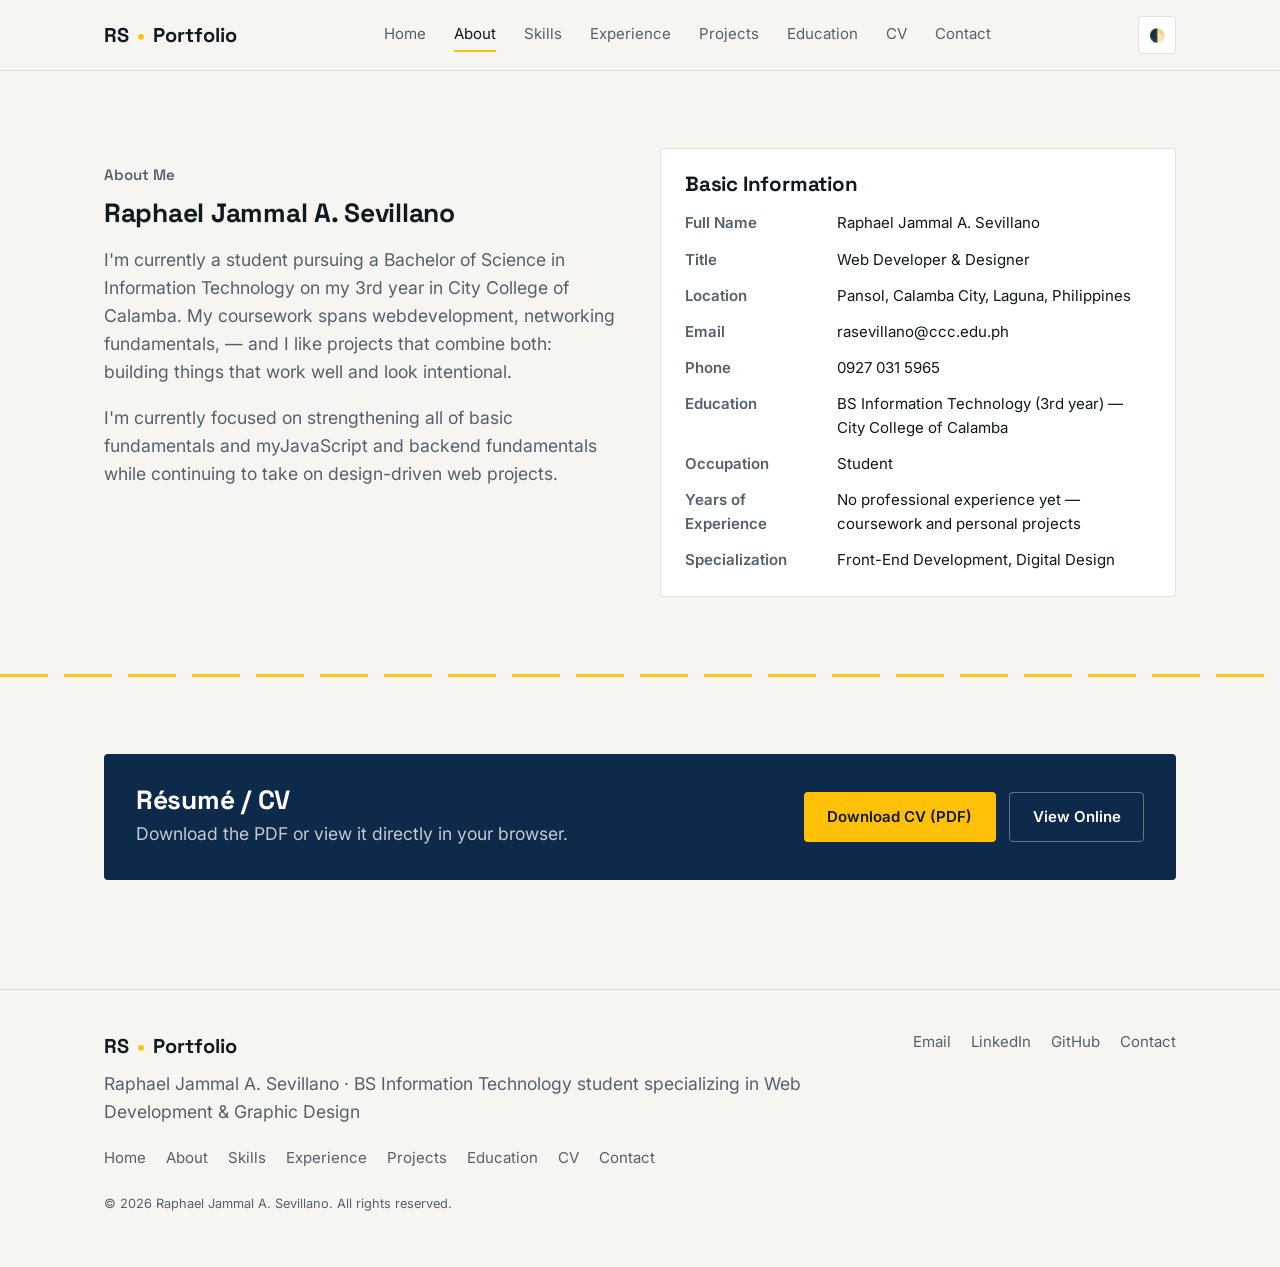
==== about.html @ 7f52370d "Update about.html" ====
<!DOCTYPE html>
<html lang="en">
<head>
<meta charset="UTF-8" />
<meta name="viewport" content="width=device-width, initial-scale=1.0" />
<title>About | Raphael Jammal A. Sevillano</title>
<meta name="description" content="About Raphael Jammal A. Sevillano — background, specializations, and professional summary." />
<link rel="canonical" href="https://raphaelsevillano-cmd.github.io/about.html" />
<meta property="og:type" content="website" />
<meta property="og:site_name" content="Raphael Jammal A. Sevillano — Portfolio" />
<meta property="og:title" content="About | Raphael Jammal A. Sevillano" />
<meta property="og:description" content="About Raphael Jammal A. Sevillano — background, specializations, and professional summary." />
<meta property="og:url" content="https://raphaelsevillano-cmd.github.io/about.html" />
<meta property="og:image" content="https://raphaelsevillano-cmd.github.io/assets/images/raprap.jpeg" />
<meta property="og:image:alt" content="Portrait of Raphael Jammal A. Sevillano" />
<meta name="twitter:card" content="summary_large_image" />
<meta name="twitter:title" content="About | Raphael Jammal A. Sevillano" />
<meta name="twitter:description" content="About Raphael Jammal A. Sevillano — background, specializations, and professional summary." />
<meta name="twitter:image" content="https://raphaelsevillano-cmd.github.io/assets/images/raprap.jpeg" />
<link rel="icon" href="data:," />
<link rel="preconnect" href="https://fonts.googleapis.com" />
<link rel="preconnect" href="https://fonts.gstatic.com" crossorigin />
<link href="https://fonts.googleapis.com/css2?family=Space+Grotesk:wght@500;600;700&family=Inter:wght@400;500;600&display=swap" rel="stylesheet" />
<link rel="stylesheet" href="./css/style.css" />
</head> 
<body>
 
<header class="site-header">
  <nav class="nav">
    <a href="index.html" class="brand-mark">RS<span class="dot">•</span>Portfolio</a>
    <div class="nav-links" data-nav-links>
      <a href="index.html">Home</a>
      <a href="about.html" aria-current="page">About</a>
      <a href="skills.html">Skills</a>
      <a href="experience.html">Experience</a>
      <a href="projects.html">Projects</a>
      <a href="education.html">Education</a>
      <a href="about.html#cv">CV</a>
      <a href="contact.html">Contact</a>
    </div>
    <div class="nav-controls">
      <button class="theme-toggle" data-theme-toggle aria-label="Toggle dark mode">🌓</button>
      <button class="menu-btn" data-menu-toggle aria-label="Open menu" aria-expanded="false">
        <svg viewBox="0 0 24 24" fill="none" stroke="currentColor" stroke-width="2"><path d="M3 6h18M3 12h18M3 18h18"/></svg>
      </button>
    </div>
  </nav>
</header>

<main>
  <section>
    <div class="wrap about-grid">
      <div>
        <p class="eyebrow">About Me</p>
        <h1>Raphael Jammal A. Sevillano</h1>

        <p>
          <!-- EDIT ME: replace with your real bio — who you are, your background,
               areas of expertise, the kinds of projects you've completed, and your
               professional goals. Two to three short paragraphs read best. -->
          I'm currently a student pursuing a Bachelor of Science in Information Technology on my 3rd year in City College of Calamba.
           My coursework spans webdevelopment, networking fundamentals, — and I like
          projects that combine both: building things that work well and look intentional.
        </p>
        
        <p>
          I'm currently focused on strengthening all of basic fundamentals and myJavaScript and backend
          fundamentals while continuing to take on design-driven web
          projects.
        </p>
      </div>
      <div>
        <div class="card">
          <h3 style="margin-bottom:1rem;">Basic Information</h3>
          <dl class="info-list">
            <div><dt>Full Name</dt><dd>Raphael Jammal A. Sevillano</dd></div>
            <div><dt>Title</dt><dd>Web Developer &amp; Designer</dd></div>
            <div><dt>Location</dt><dd>Pansol, Calamba City, Laguna, Philippines</dd></div>
            <div><dt>Email</dt><dd><a href="mailto:rasevillano@ccc.edu.ph">rasevillano@ccc.edu.ph</a></dd></div>
            <div><dt>Phone</dt><dd><a href="tel:+639270315965">0927 031 5965</a></dd></div>
            <div><dt>Education</dt><dd>BS Information Technology (3rd year) — City College of Calamba</dd></div>
            <div><dt>Occupation</dt><dd>Student</dd></div>
            <div><dt>Years of Experience</dt><dd>No professional experience yet — coursework and personal projects</dd></div> 
            <div><dt>Specialization</dt><dd>Front-End Development, Digital Design</dd></div>
          </dl>
        </div>
      </div>
    </div>
  </section>

  <hr class="court-rule" />

  <section id="cv">
    <div class="wrap">
      <div class="cv-box">
        <div>
          <h2 style="margin-bottom:0.25rem;">Résumé / CV</h2>
          <p>Download the PDF or view it directly in your browser.</p>
        </div>
        <div class="hero-actions">
          <a href="assets/Raphael Sevillano CV Resume (1).pdf" class="btn btn-primary" download>Download CV (PDF)</a>
          <a href="assets/Raphael Sevillano CV Resume (1).pdf" class="btn btn-outline" target="_blank" rel="noopener">View Online</a>
        </div>
      </div>
    </div>
  </section>
</main>

<footer class="site-footer">
  <div class="wrap">
    <div class="footer-grid">
      <div>
        <div class="brand-mark">RS<span class="dot">•</span>Portfolio</div>
        <p style="margin:0.5rem 0 0;">Raphael Jammal A. Sevillano · BS Information Technology student specializing in Web Development &amp; Graphic Design</p>
      </div>
      <div class="footer-links">
        <a href="mailto:rasevillano@ccc.edu.ph">Email</a>
        <a href="https://www.linkedin.com/in/raphael-sevillano-60b64a396/?isSelfProfile=true" target="_blank" rel="noopener">LinkedIn</a>
        <a href="https://github.com/RaphaelSevillano-cmd" target="_blank" rel="noopener">GitHub</a>
        <a href="contact.html">Contact</a>
      </div>
    </div>
    <nav class="footer-quick" aria-label="Footer">
      <a href="index.html">Home</a>
      <a href="about.html">About</a>
      <a href="skills.html">Skills</a>
      <a href="experience.html">Experience</a>
      <a href="projects.html">Projects</a>
      <a href="education.html">Education</a>
      <a href="about.html#cv">CV</a>
      <a href="contact.html">Contact</a>
    </nav>
    <p class="copyright">© 2026 Raphael Jammal A. Sevillano. All rights reserved.</p>
  </div>
</footer>

<script src="./main.js"></script>
</body>
</html>
---- css/style.css ----
/* ==========================================================================
   RS PORTFOLIO — Design System
   Palette pulled from the "RS Spike" personal brand: deep court navy + gold.
   ========================================================================== */

:root {
  /* Color tokens */
  --navy-950: #081521;
  --navy-900: #0d2a4a;
  --navy-800: #123763;
  --navy-700: #1b4b82;
  --gold-500: #ffc107;
  --gold-400: #ffd54f; 
  --ink: #101820;
  --paper: #f6f5f1;
  --paper-dim: #ebe9e3;
  --slate-600: #55606b;
  --slate-400: #8a94a0;
  --line: rgba(16, 24, 32, 0.12);
  --white: #ffffff;

  /* Semantic (light mode default) */
  --bg: var(--paper);
  --bg-raised: var(--white);
  --text: var(--ink);
  --text-dim: var(--slate-600);
  --border: var(--line);
  --accent: var(--gold-500);
  --brand: var(--navy-900);
  --brand-contrast: var(--white);

  /* Type */
  --font-display: "Space Grotesk", "Segoe UI", sans-serif;
  --font-body: "Inter", "Segoe UI", sans-serif;

  /* Scale */
  --step-1: clamp(0.85rem, 0.82rem + 0.15vw, 0.95rem);
  --step0: clamp(1rem, 0.96rem + 0.2vw, 1.1rem);
  --step1: clamp(1.25rem, 1.15rem + 0.5vw, 1.5rem);
  --step2: clamp(1.65rem, 1.4rem + 1.2vw, 2.2rem);
  --step3: clamp(2.2rem, 1.7rem + 2.2vw, 3.4rem);
  --step4: clamp(2.8rem, 2rem + 3.8vw, 4.8rem);

  --radius: 4px;
  --maxw: 1120px;
}

[data-theme="dark"] {
  --bg: var(--navy-950);
  --bg-raised: #0f2138;
  --text: #eef1f4;
  --text-dim: #a9b4c0;
  --border: rgba(255, 255, 255, 0.12);
  --brand: var(--gold-500);
  --brand-contrast: var(--navy-950);
}

@media (prefers-color-scheme: dark) {
  :root:not([data-theme="light"]) {
    --bg: var(--navy-950);
    --bg-raised: #0f2138;
    --text: #eef1f4;
    --text-dim: #a9b4c0;
    --border: rgba(255, 255, 255, 0.12);
    --brand: var(--gold-500);
    --brand-contrast: var(--navy-950);
  }
}

* { box-sizing: border-box; }
html { scroll-behavior: smooth; }

body {
  margin: 0;
  background: var(--bg);
  color: var(--text);
  font-family: var(--font-body);
  font-size: var(--step0);
  line-height: 1.6;
  -webkit-font-smoothing: antialiased;
  transition: background 0.25s ease, color 0.25s ease;
}

img { max-width: 100%; display: block; }

a { color: inherit; text-decoration: none; }

h1, h2, h3, h4 {
  font-family: var(--font-display);
  line-height: 1.1;
  margin: 0 0 0.5em;
  letter-spacing: -0.01em;
}

p { max-width: 68ch; color: var(--text-dim); }

.wrap {
  max-width: var(--maxw);
  margin: 0 auto;
  padding: 0 1.5rem;
}

section { padding: clamp(3rem, 6vw, 6rem) 0; }

/* Court-line motif: thin dividing rules like a volleyball court boundary */
.court-rule {
  height: 3px;
  background: linear-gradient(90deg, var(--gold-500) 0 48px, transparent 48px);
  background-size: 64px 3px;
  border: 0;
  margin: 0;
  opacity: 0.9;
}

/* ---------- Header / Nav ---------- */
header.site-header {
  position: sticky;
  top: 0;
  z-index: 40;
  background: var(--bg);
  border-bottom: 1px solid var(--border);
}

.nav {
  display: flex;
  align-items: center;
  justify-content: space-between;
  padding: 1rem 1.5rem;
  max-width: var(--maxw);
  margin: 0 auto;
}

.brand-mark {
  font-family: var(--font-display);
  font-weight: 700;
  font-size: 1.25rem;
  display: flex;
  align-items: center;
  gap: 0.5rem;
}

.brand-mark .dot { color: var(--gold-500); }

.nav-links {
  display: flex;
  gap: 1.75rem;
  align-items: center;
}

.nav-links a {
  font-size: var(--step-1);
  color: var(--text-dim);
  padding: 0.25rem 0;
  border-bottom: 2px solid transparent;
}

.nav-links a:hover,
.nav-links a[aria-current="page"] {
  color: var(--text);
  border-bottom-color: var(--gold-500);
}

.nav-controls { display: flex; align-items: center; gap: 0.75rem; }

.theme-toggle {
  background: var(--bg-raised);
  border: 1px solid var(--border);
  border-radius: var(--radius);
  width: 38px;
  height: 38px;
  display: grid;
  place-items: center;
  cursor: pointer;
  color: var(--text);
}

.menu-btn {
  display: none;
  background: none;
  border: none;
  cursor: pointer;
  color: var(--text);
  padding: 0.4rem;
}
.menu-btn svg { width: 24px; height: 24px; }

@media (max-width: 800px) {
  .nav-links {
    position: fixed;
    inset: 64px 0 0 0;
    background: var(--bg);
    flex-direction: column;
    align-items: flex-start;
    padding: 1.5rem;
    gap: 1.25rem;
    transform: translateY(-8px);
    opacity: 0;
    pointer-events: none;
    transition: opacity 0.2s ease, transform 0.2s ease;
    border-top: 1px solid var(--border);
  }
  .nav-links.open {
    opacity: 1;
    transform: translateY(0);
    pointer-events: auto;
  }
  .menu-btn { display: block; }
}

/* ---------- Buttons ---------- */
.btn {
  display: inline-flex;
  align-items: center;
  gap: 0.5rem;
  padding: 0.75rem 1.4rem;
  border-radius: var(--radius);
  font-weight: 600;
  font-size: var(--step-1);
  border: 1px solid transparent;
  cursor: pointer;
  transition: transform 0.15s ease, background 0.15s ease, border-color 0.15s ease;
}
.btn:active { transform: translateY(1px); }

.btn-primary {
  background: var(--gold-500);
  color: var(--ink);
}
.btn-primary:hover { background: var(--gold-400); }

.btn-outline {
  background: transparent;
  border-color: var(--border);
  color: var(--text);
}
.btn-outline:hover { border-color: var(--text-dim); }

.btn-ghost {
  background: transparent;
  color: var(--text-dim);
  padding: 0.75rem 0.25rem;
}
.btn-ghost:hover { color: var(--text); }

/* ---------- Hero ---------- */
.hero {
  position: relative;
  padding: clamp(3.5rem, 9vw, 8rem) 0 clamp(2.5rem, 5vw, 4rem);
  overflow: hidden;
}

.hero::before {
  /* Subtle volleyball-court boundary lines in the background */
  content: "";
  position: absolute;
  inset: 0;
  pointer-events: none;
  background-image:
    linear-gradient(var(--border) 1px, transparent 1px),
    linear-gradient(90deg, var(--border) 1px, transparent 1px);
  background-size: 56px 56px;
  mask-image: radial-gradient(ellipse 80% 60% at 70% 20%, black, transparent);
  opacity: 0.6;
}

.hero-grid {
  position: relative;
  display: grid;
  grid-template-columns: 1.2fr 0.8fr;
  gap: 3rem;
  align-items: center;
}

@media (max-width: 820px) {
  .hero-grid { grid-template-columns: 1fr; }
}

.eyebrow {
  font-family: var(--font-display);
  font-weight: 600;
  color: var(--text-dim);
  font-size: var(--step-1);
  margin-bottom: 0.75rem;
}

.hero h1 { font-size: var(--step4); }
.hero .tagline { font-size: var(--step1); color: var(--text-dim); margin-bottom: 1.75rem; }

.hero-actions { display: flex; gap: 0.85rem; flex-wrap: wrap; }

.portrait-frame {
  position: relative;
  border: 2px solid var(--gold-500);
  border-radius: var(--radius);
  padding: 10px;
}
.portrait-frame img {
  width: 100%;
  aspect-ratio: 4/5;
  object-fit: cover;
  border-radius: 2px;
  background: var(--bg-raised);
}

/* ---------- Section headers ---------- */
.section-head {
  display: flex;
  align-items: baseline;
  justify-content: space-between;
  gap: 1rem;
  margin-bottom: 2rem;
  flex-wrap: wrap;
}
.section-head h2 { font-size: var(--step3); }
.section-head .count { color: var(--text-dim); font-size: var(--step-1); }

/* ---------- Cards ---------- */
.card {
  background: var(--bg-raised);
  border: 1px solid var(--border);
  border-radius: var(--radius);
  padding: 1.5rem;
}

/* ---------- Skills ---------- */
.skills-grid {
  display: grid;
  grid-template-columns: repeat(auto-fit, minmax(260px, 1fr));
  gap: 1.5rem;
}
.skill-category h3 {
  font-size: var(--step1);
  border-bottom: 2px solid var(--gold-500);
  display: inline-block;
  padding-bottom: 0.25rem;
  margin-bottom: 1rem;
}
.skill-list { list-style: none; padding: 0; margin: 0; display: flex; flex-direction: column; gap: 0.6rem; }
.skill-list li {
  display: flex;
  justify-content: space-between;
  align-items: center;
  font-size: var(--step-1);
  color: var(--text-dim);
  border-bottom: 1px dashed var(--border);
  padding-bottom: 0.6rem;
}
.skill-list li span.level {
  font-size: 0.75rem;
  color: var(--brand);
  background: color-mix(in srgb, var(--gold-500) 18%, transparent);
  padding: 0.15rem 0.5rem;
  border-radius: 999px;
  font-weight: 600;
}

/* ---------- Projects ---------- */
.filter-bar {
  display: flex;
  gap: 0.75rem;
  flex-wrap: wrap;
  margin-bottom: 2rem;
  align-items: center;
}
.filter-bar input[type="search"],
.filter-bar select {
  font: inherit;
  padding: 0.65rem 0.9rem;
  border-radius: var(--radius);
  border: 1px solid var(--border);
  background: var(--bg-raised);
  color: var(--text);
}
.filter-bar input[type="search"] { flex: 1 1 240px; }

.project-grid {
  display: grid;
  grid-template-columns: repeat(auto-fill, minmax(300px, 1fr));
  gap: 1.5rem;
}

.project-card {
  display: flex;
  flex-direction: column;
  overflow: hidden;
  transition: border-color 0.15s ease;
}
.project-card:hover { border-color: var(--gold-500); }

.project-thumb {
  aspect-ratio: 16/10;
  background: var(--navy-900);
  display: grid;
  place-items: center;
  color: var(--gold-500);
  font-family: var(--font-display);
  font-size: var(--step1);
  margin: -1.5rem -1.5rem 1rem;
}

.project-meta {
  display: flex;
  gap: 0.5rem;
  flex-wrap: wrap;
  font-size: 0.75rem;
  color: var(--text-dim);
  margin-bottom: 0.5rem;
}
.tag {
  border: 1px solid var(--border);
  border-radius: 999px;
  padding: 0.15rem 0.6rem;
}
.project-card h3 { font-size: var(--step1); margin-bottom: 0.35rem; }
.project-card p { font-size: var(--step-1); flex: 1; }
.status {
  font-size: 0.7rem;
  font-weight: 600;
  text-transform: none;
  padding: 0.15rem 0.55rem;
  border-radius: 999px;
  background: color-mix(in srgb, var(--gold-500) 20%, transparent);
  color: var(--brand);
}
.project-links { display: flex; gap: 0.6rem; margin-top: 1rem; flex-wrap: wrap; }
.project-links a { font-size: var(--step-1); font-weight: 600; border-bottom: 2px solid var(--gold-500); }

.empty-state {
  padding: 3rem 1rem;
  text-align: center;
  color: var(--text-dim);
  border: 1px dashed var(--border);
  border-radius: var(--radius);
}

/* ---------- Timeline (Experience / Education) ---------- */
.timeline { position: relative; padding-left: 2rem; border-left: 2px solid var(--border); }
.timeline-item { position: relative; padding-bottom: 2.5rem; }
.timeline-item:last-child { padding-bottom: 0; }
.timeline-item::before {
  content: "";
  position: absolute;
  left: -2.4rem;
  top: 0.3rem;
  width: 12px;
  height: 12px;
  border-radius: 50%;
  background: var(--gold-500);
  border: 3px solid var(--bg);
  outline: 2px solid var(--gold-500);
}
.timeline-item .dates { font-size: var(--step-1); color: var(--text-dim); font-weight: 600; }
.timeline-item h3 { font-size: var(--step1); margin-bottom: 0.1rem; }
.timeline-item .org { color: var(--text-dim); margin-bottom: 0.5rem; font-size: var(--step-1); }
.timeline-item ul { padding-left: 1.1rem; color: var(--text-dim); font-size: var(--step-1); }

/* ---------- About ---------- */
.about-grid {
  display: grid;
  grid-template-columns: 1fr 1fr;
  gap: 2.5rem;
}
@media (max-width: 800px) { .about-grid { grid-template-columns: 1fr; } }
.info-list { list-style: none; padding: 0; margin: 0; display: grid; gap: 0.75rem; }
.info-list > div { display: flex; gap: 0.5rem; font-size: var(--step-1); }
.info-list dd { margin: 0; color: var(--text); }
.info-list dt { color: var(--text-dim); min-width: 9rem; font-weight: 600; }

/* ---------- Contact ---------- */
.contact-grid { display: grid; grid-template-columns: 1fr 1fr; gap: 2.5rem; }
@media (max-width: 800px) { .contact-grid { grid-template-columns: 1fr; } }
.field { margin-bottom: 1.1rem; display: flex; flex-direction: column; gap: 0.4rem; }
.field label { font-size: var(--step-1); font-weight: 600; }
.field input, .field textarea {
  font: inherit;
  padding: 0.75rem 0.9rem;
  border-radius: var(--radius);
  border: 1px solid var(--border);
  background: var(--bg-raised);
  color: var(--text);
}
.field textarea { resize: vertical; min-height: 120px; }
.hp-field { position: absolute; left: -9999px; }
.form-note { font-size: 0.8rem; color: var(--text-dim); margin-top: 0.5rem; }
.contact-list { list-style: none; padding: 0; margin: 0 0 1.5rem; display: grid; gap: 0.85rem; }
.contact-list a:hover { color: var(--brand); }

/* ---------- CV section ---------- */
.cv-box {
  display: flex;
  justify-content: space-between;
  align-items: center;
  flex-wrap: wrap;
  gap: 1rem;
  background: var(--navy-900);
  color: var(--white);
  padding: 2rem;
  border-radius: var(--radius);
}
.cv-box p { color: rgba(255,255,255,0.75); margin: 0.3rem 0 0; }
.cv-box .btn-outline { color: inherit; border-color: rgba(255,255,255,0.35); }
[data-theme="dark"] .cv-box { background: var(--bg-raised); border: 1px solid var(--border); color: var(--text); }
[data-theme="dark"] .cv-box p { color: var(--text-dim); }
[data-theme="dark"] .cv-box .btn-outline { border-color: var(--border); }
@media (prefers-color-scheme: dark) {
  :root:not([data-theme="light"]) .cv-box { background: var(--bg-raised); border: 1px solid var(--border); color: var(--text); }
  :root:not([data-theme="light"]) .cv-box p { color: var(--text-dim); }
  :root:not([data-theme="light"]) .cv-box .btn-outline { border-color: var(--border); }
}

/* ---------- Footer ---------- */
footer.site-footer {
  border-top: 1px solid var(--border);
  padding: 2.5rem 0;
  margin-top: 2rem;
}
.footer-grid {
  display: flex;
  justify-content: space-between;
  flex-wrap: wrap;
  gap: 1.5rem;
}
.footer-links { display: flex; gap: 1.25rem; flex-wrap: wrap; }
.footer-links a { color: var(--text-dim); font-size: var(--step-1); }
.footer-links a:hover { color: var(--text); }
.copyright { color: var(--text-dim); font-size: 0.8rem; margin-top: 1.5rem; }

/* ---------- Utility ---------- */
.text-center { text-align: center; }
.mt-2 { margin-top: 2rem; }
.stack { display: flex; flex-direction: column; gap: 1rem; }
:focus-visible { outline: 2px solid var(--gold-500); outline-offset: 2px; }

@media (prefers-reduced-motion: reduce) {
  * { animation: none !important; transition: none !important; scroll-behavior: auto !important; }
}

/* ---------- Project images + detail pages ---------- */
.project-thumb.has-img { position: relative; display: block; padding: 0; overflow: hidden; background: #fff; }
.project-thumb img { position: absolute; inset: 0; width: 100%; height: 100%; }
.thumb-cover img { object-fit: cover; }
.thumb-contain img { object-fit: contain; }
.detail-grid { display: grid; grid-template-columns: 1.1fr 0.9fr; gap: 2.5rem; align-items: start; }
@media (max-width: 800px) { .detail-grid { grid-template-columns: 1fr; } }
.detail-figure { margin: 0 0 1.5rem; }
.detail-figure img { width: 100%; height: auto; border: 1px solid var(--border); border-radius: var(--radius); background: #fff; }
.detail-figure figcaption { font-size: 0.8rem; color: var(--text-dim); margin-top: 0.4rem; }
.detail-section h2 { font-size: var(--step2); margin-top: 2rem; }
.detail-section ul { color: var(--text-dim); padding-left: 1.2rem; }
.skip-link { position: absolute; left: -9999px; top: 0; background: var(--gold-500); color: var(--ink); padding: 0.6rem 1rem; z-index: 100; font-weight: 600; }
.skip-link:focus { left: 0.5rem; top: 0.5rem; }

/* ---------- Details popup ---------- */
.link-btn { background: none; border: 0; padding: 0; font: inherit; font-size: var(--step-1); font-weight: 600; color: inherit; cursor: pointer; border-bottom: 2px solid var(--gold-500); }
.modal { border: 1px solid var(--border); border-radius: var(--radius); background: var(--bg); color: var(--text); width: min(920px, calc(100% - 2rem)); max-height: calc(100% - 2rem); padding: 0; }
.modal::backdrop { background: rgba(8, 21, 33, 0.7); }
.modal-inner { padding: 2rem; position: relative; }
.modal-close { position: absolute; top: 0.75rem; right: 0.75rem; width: 38px; height: 38px; border-radius: var(--radius); border: 1px solid var(--border); background: var(--bg-raised); color: var(--text); font-size: 1.25rem; line-height: 1; cursor: pointer; }
.modal h2 { font-size: var(--step2); padding-right: 3rem; }
.detail-section h3 { font-size: var(--step1); margin-top: 1.5rem; }
body:has(dialog[open]) { overflow: hidden; }

/* ---------- Skill meters, credentials, footer quick links ---------- */
.skill-list li { flex-wrap: wrap; row-gap: 0.45rem; }
.skill-list .meter { flex: 0 0 100%; height: 5px; border-radius: 999px; background: linear-gradient(90deg, var(--gold-500) calc(var(--lv, 1) * 25%), var(--border) 0); }
.skill-category h3 span { margin-right: 0.15rem; }
.cred-list { margin: 0; padding-left: 1.1rem; color: var(--text-dim); display: grid; gap: 0.6rem; }
.cred-list strong { color: var(--text); }
.timeline-item li.accomplishment { margin-top: 0.4rem; color: var(--text); list-style: none; margin-left: -1.1rem; padding-left: 0.75rem; border-left: 3px solid var(--gold-500); }
.footer-quick { display: flex; gap: 1.25rem; flex-wrap: wrap; margin-top: 1.25rem; }
.footer-quick a { color: var(--text-dim); font-size: var(--step-1); }
.footer-quick a:hover { color: var(--text); }
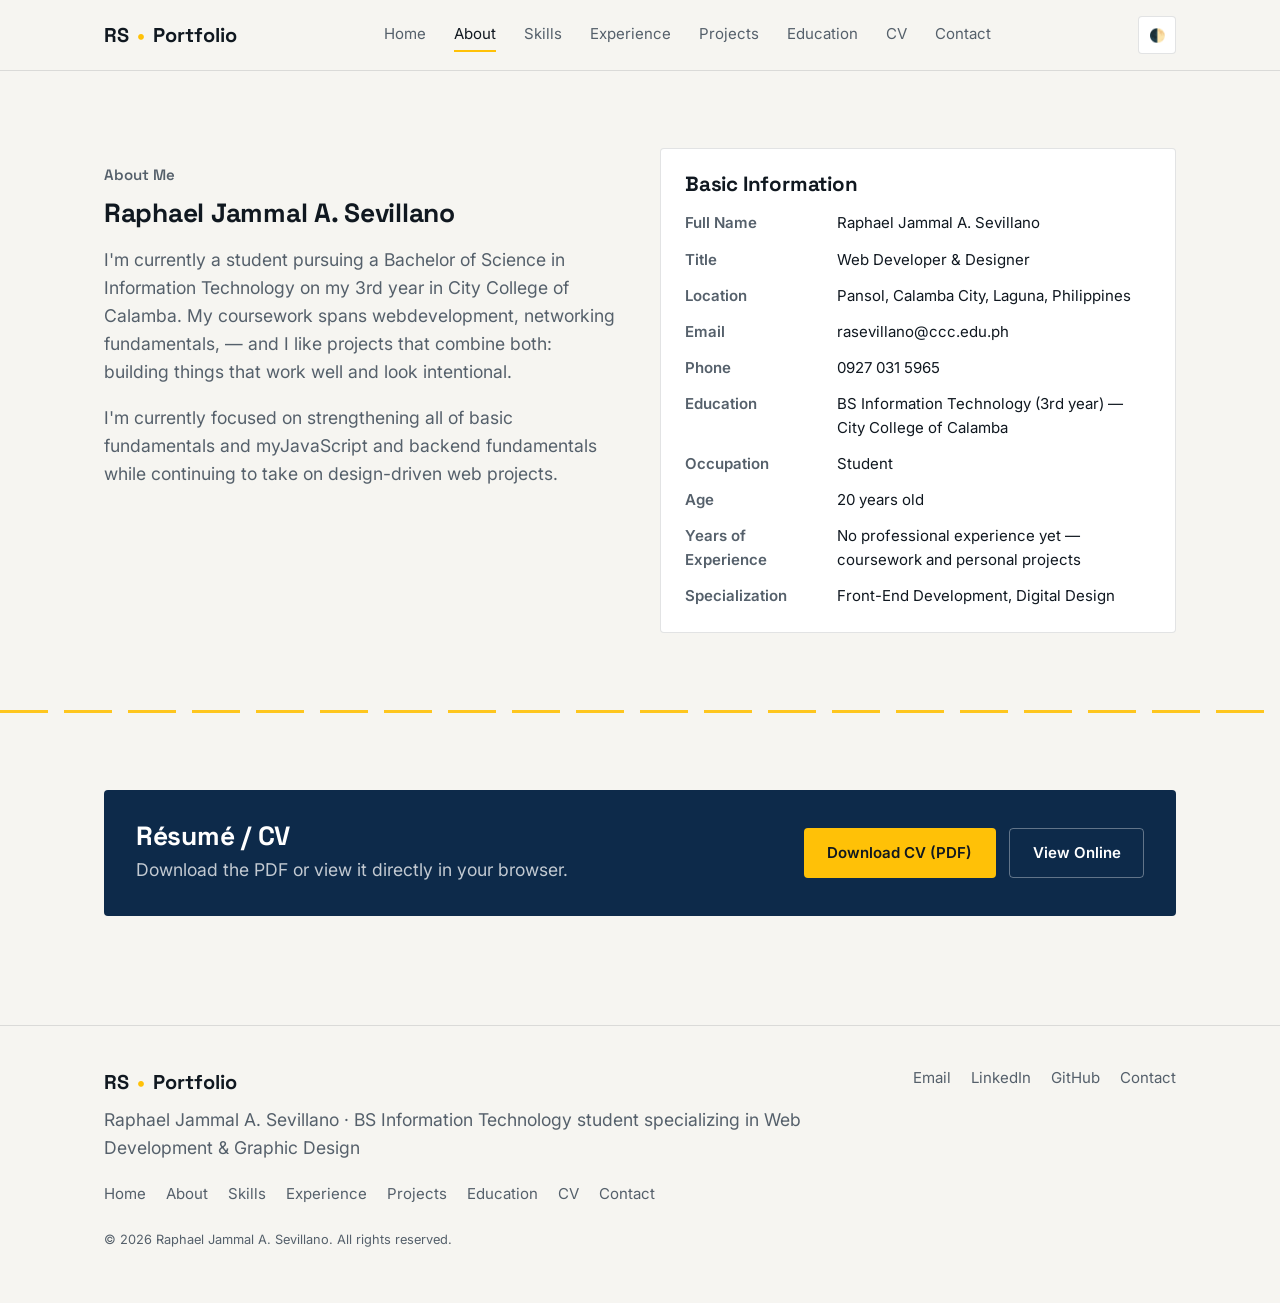
==== commit 68780c99: "Update about.html" ====
--- a/about.html
+++ b/about.html
@@ -80,6 +80,7 @@
             <div><dt>Phone</dt><dd><a href="tel:+639270315965">0927 031 5965</a></dd></div>
             <div><dt>Education</dt><dd>BS Information Technology (3rd year) — City College of Calamba</dd></div>
             <div><dt>Occupation</dt><dd>Student</dd></div>
+            <div><dt>Age</dt><dd>20 years old </dd></div>
             <div><dt>Years of Experience</dt><dd>No professional experience yet — coursework and personal projects</dd></div> 
             <div><dt>Specialization</dt><dd>Front-End Development, Digital Design</dd></div>
           </dl>
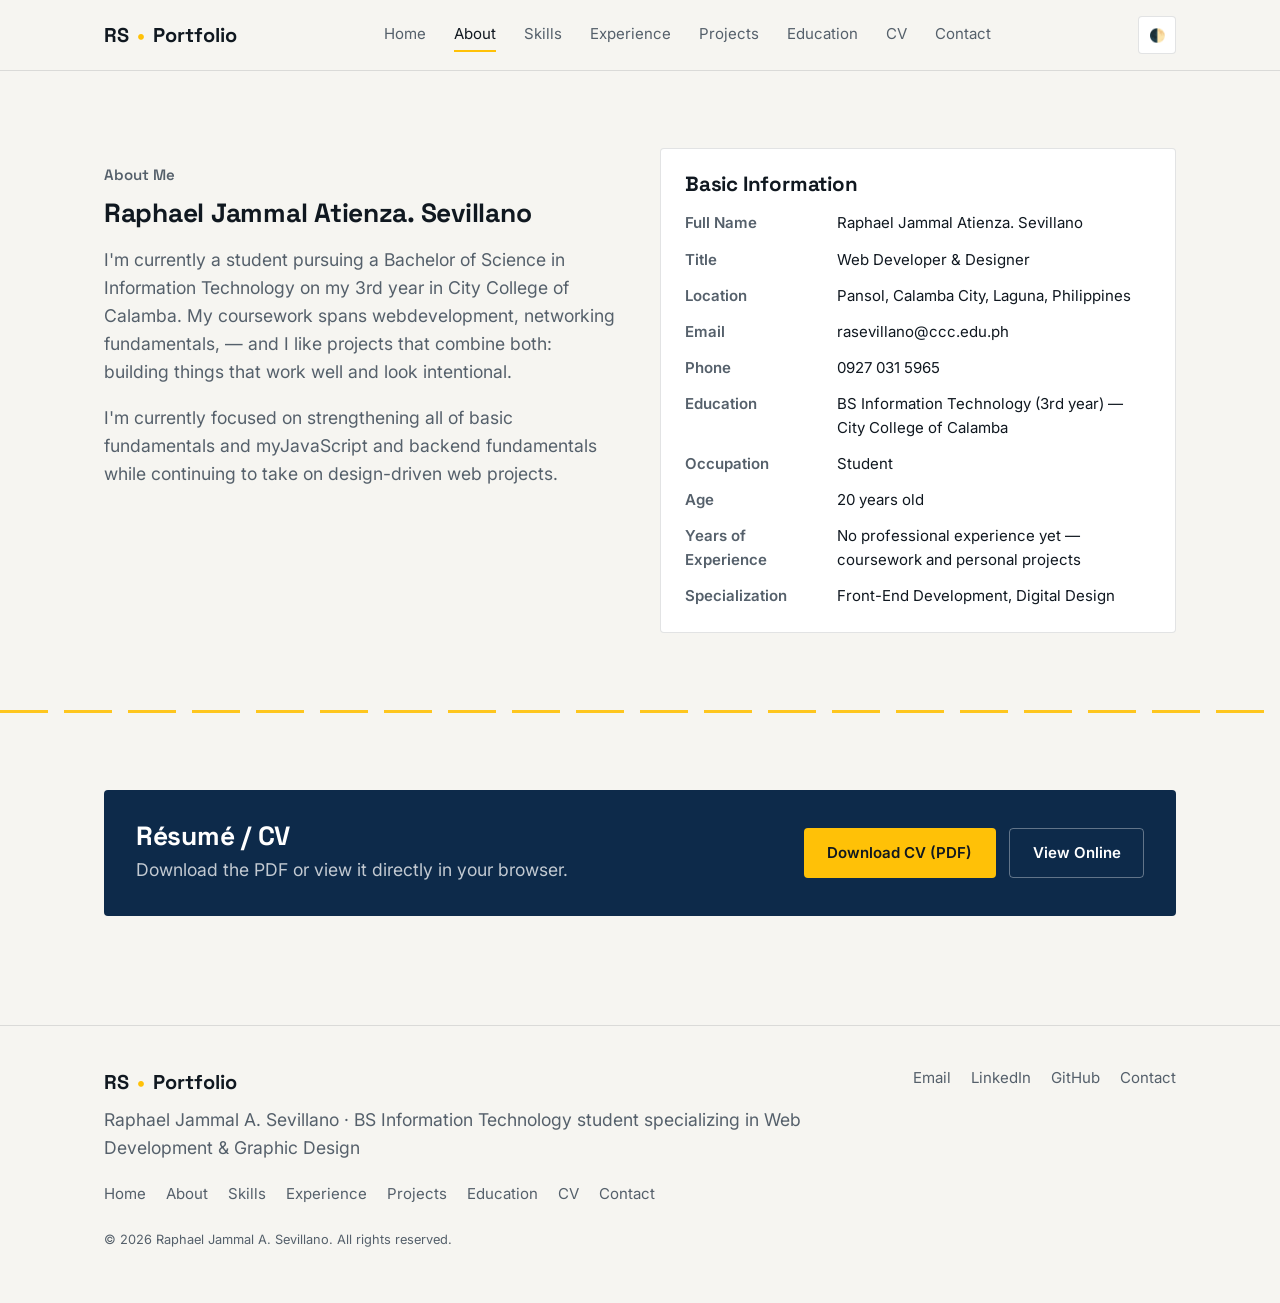
==== commit 38460348: "Update about.html" ====
--- a/about.html
+++ b/about.html
@@ -3,19 +3,19 @@
 <head>
 <meta charset="UTF-8" />
 <meta name="viewport" content="width=device-width, initial-scale=1.0" />
-<title>About | Raphael Jammal A. Sevillano</title>
-<meta name="description" content="About Raphael Jammal A. Sevillano — background, specializations, and professional summary." />
+<title>About | Raphael Jammal Atienza. Sevillano</title>
+<meta name="description" content="About Raphael Jammal Atienza. Sevillano — background, specializations, and professional summary." />
 <link rel="canonical" href="https://raphaelsevillano-cmd.github.io/about.html" />
 <meta property="og:type" content="website" />
-<meta property="og:site_name" content="Raphael Jammal A. Sevillano — Portfolio" />
-<meta property="og:title" content="About | Raphael Jammal A. Sevillano" />
-<meta property="og:description" content="About Raphael Jammal A. Sevillano — background, specializations, and professional summary." />
+<meta property="og:site_name" content="Raphael Jammal Atienza. Sevillano — Portfolio" />
+<meta property="og:title" content="About | Raphael Jammal Atienza. Sevillano" />
+<meta property="og:description" content="About Raphael Jammal Atienza. Sevillano — background, specializations, and professional summary." />
 <meta property="og:url" content="https://raphaelsevillano-cmd.github.io/about.html" />
 <meta property="og:image" content="https://raphaelsevillano-cmd.github.io/assets/images/raprap.jpeg" />
-<meta property="og:image:alt" content="Portrait of Raphael Jammal A. Sevillano" />
+<meta property="og:image:alt" content="Portrait of Raphael Jammal Atienza. Sevillano" />
 <meta name="twitter:card" content="summary_large_image" />
-<meta name="twitter:title" content="About | Raphael Jammal A. Sevillano" />
-<meta name="twitter:description" content="About Raphael Jammal A. Sevillano — background, specializations, and professional summary." />
+<meta name="twitter:title" content="About | Raphael Jammal Atienza. Sevillano" />
+<meta name="twitter:description" content="About Raphael Jammal Atienza. Sevillano — background, specializations, and professional summary." />
 <meta name="twitter:image" content="https://raphaelsevillano-cmd.github.io/assets/images/raprap.jpeg" />
 <link rel="icon" href="data:," />
 <link rel="preconnect" href="https://fonts.googleapis.com" />
@@ -52,7 +52,7 @@
     <div class="wrap about-grid">
       <div>
         <p class="eyebrow">About Me</p>
-        <h1>Raphael Jammal A. Sevillano</h1>
+        <h1>Raphael Jammal Atienza. Sevillano</h1>
 
         <p>
           <!-- EDIT ME: replace with your real bio — who you are, your background,
@@ -73,7 +73,7 @@
         <div class="card">
           <h3 style="margin-bottom:1rem;">Basic Information</h3>
           <dl class="info-list">
-            <div><dt>Full Name</dt><dd>Raphael Jammal A. Sevillano</dd></div>
+            <div><dt>Full Name</dt><dd>Raphael Jammal Atienza. Sevillano</dd></div>
             <div><dt>Title</dt><dd>Web Developer &amp; Designer</dd></div>
             <div><dt>Location</dt><dd>Pansol, Calamba City, Laguna, Philippines</dd></div>
             <div><dt>Email</dt><dd><a href="mailto:rasevillano@ccc.edu.ph">rasevillano@ccc.edu.ph</a></dd></div>
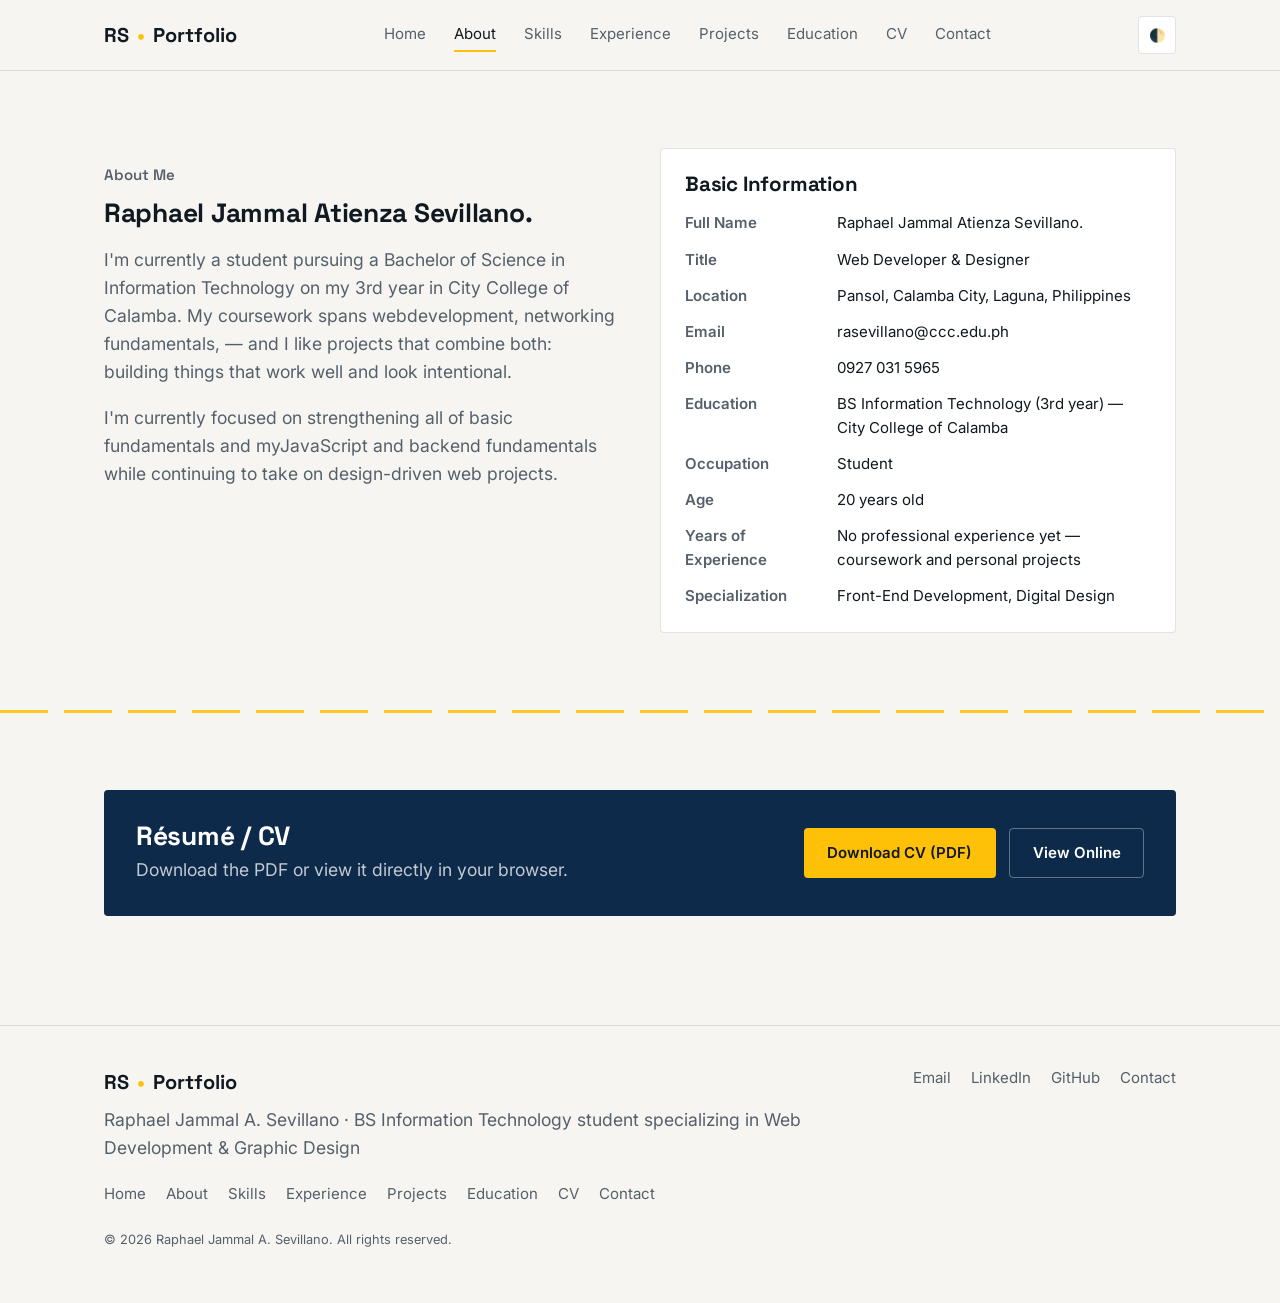
==== commit 5f584a7a: "Remove period from name in about.html" ====
--- a/about.html
+++ b/about.html
@@ -1,9 +1,18 @@
 <!DOCTYPE html>
 <html lang="en">
 <head>
+ <!-- Google tag (gtag.js) -->
+<script async src="https://googletagmanager.com"></script>
+<script>
+  window.dataLayer = window.dataLayer || [];
+  function gtag(){dataLayer.push(arguments);}
+  gtag('js', new Date());
+
+  gtag('config', 'G-WEVZQGVQ27');
+</script>
 <meta charset="UTF-8" />
 <meta name="viewport" content="width=device-width, initial-scale=1.0" />
-<title>About | Raphael Jammal Atienza. Sevillano</title>
+<title>About | Raphael Jammal Atienza Sevillano.</title>
 <meta name="description" content="About Raphael Jammal Atienza. Sevillano — background, specializations, and professional summary." />
 <link rel="canonical" href="https://raphaelsevillano-cmd.github.io/about.html" />
 <meta property="og:type" content="website" />
@@ -52,7 +61,7 @@
     <div class="wrap about-grid">
       <div>
         <p class="eyebrow">About Me</p>
-        <h1>Raphael Jammal Atienza. Sevillano</h1>
+        <h1>Raphael Jammal Atienza Sevillano.</h1>
 
         <p>
           <!-- EDIT ME: replace with your real bio — who you are, your background,
@@ -73,7 +82,7 @@
         <div class="card">
           <h3 style="margin-bottom:1rem;">Basic Information</h3>
           <dl class="info-list">
-            <div><dt>Full Name</dt><dd>Raphael Jammal Atienza. Sevillano</dd></div>
+            <div><dt>Full Name</dt><dd>Raphael Jammal Atienza Sevillano.</dd></div>
             <div><dt>Title</dt><dd>Web Developer &amp; Designer</dd></div>
             <div><dt>Location</dt><dd>Pansol, Calamba City, Laguna, Philippines</dd></div>
             <div><dt>Email</dt><dd><a href="mailto:rasevillano@ccc.edu.ph">rasevillano@ccc.edu.ph</a></dd></div>
@@ -136,5 +145,6 @@
 </footer>
 
 <script src="./main.js"></script>
+<script src="./goatcounter.js"></script>
 </body>
 </html>
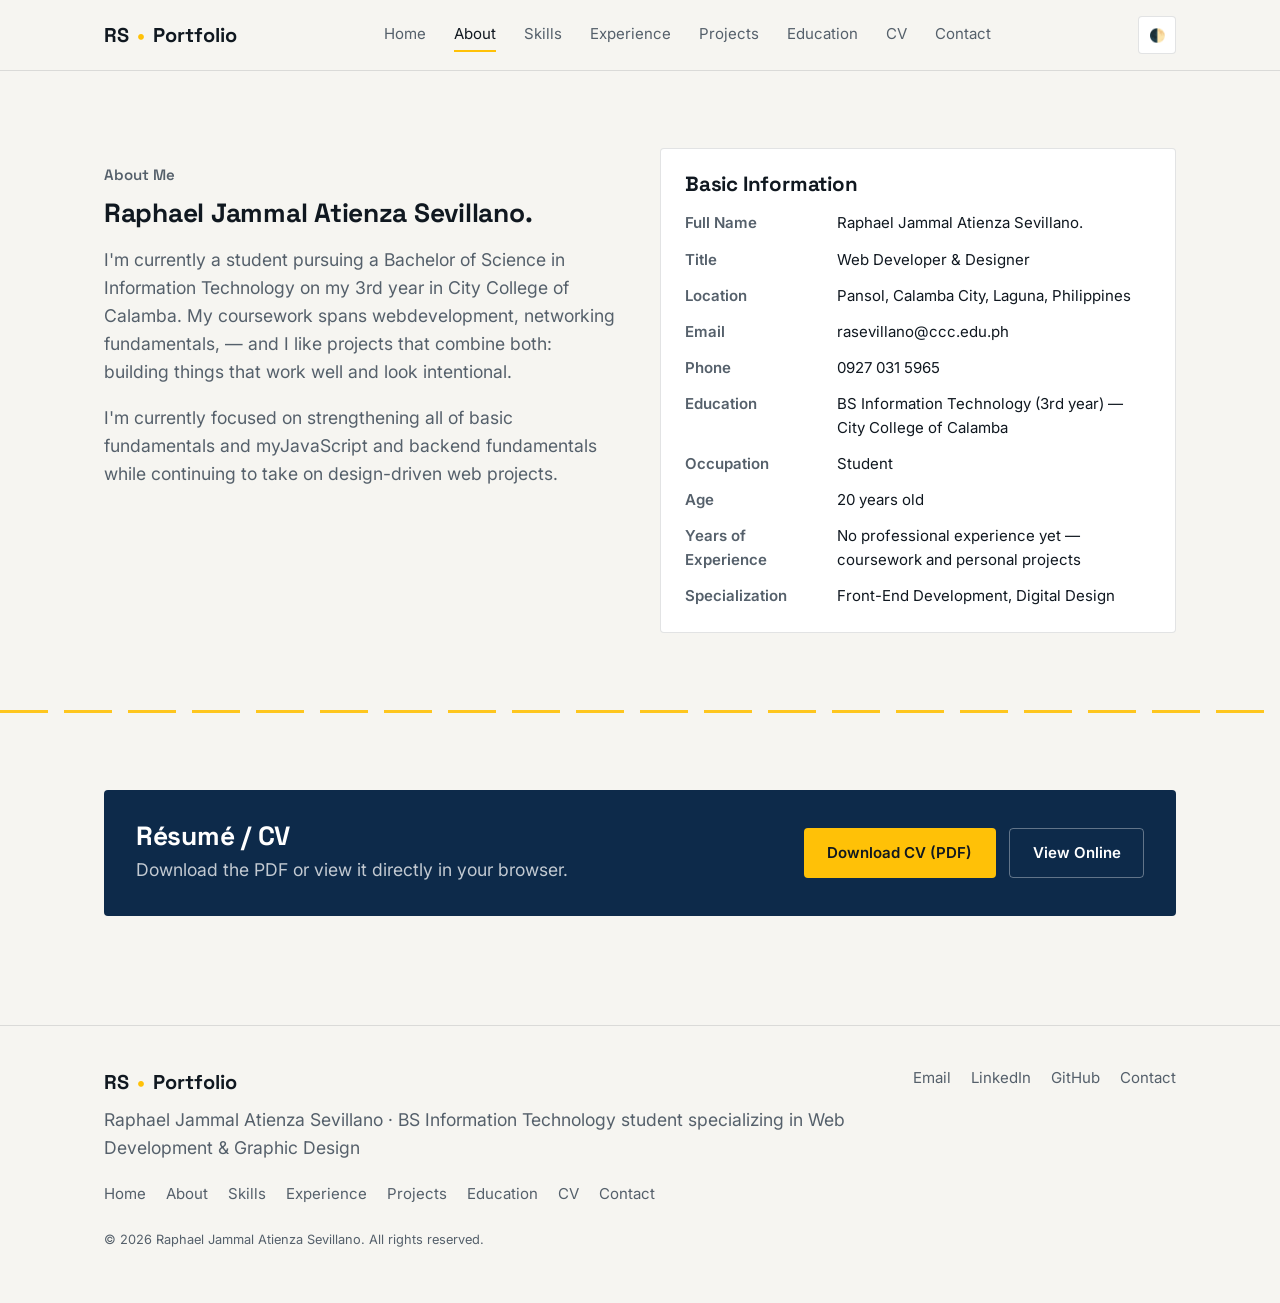
==== commit d8998938: "Update name in footer and copyright section" ====
--- a/about.html
+++ b/about.html
@@ -121,7 +121,7 @@
     <div class="footer-grid">
       <div>
         <div class="brand-mark">RS<span class="dot">•</span>Portfolio</div>
-        <p style="margin:0.5rem 0 0;">Raphael Jammal A. Sevillano · BS Information Technology student specializing in Web Development &amp; Graphic Design</p>
+        <p style="margin:0.5rem 0 0;">Raphael Jammal Atienza Sevillano · BS Information Technology student specializing in Web Development &amp; Graphic Design</p>
       </div>
       <div class="footer-links">
         <a href="mailto:rasevillano@ccc.edu.ph">Email</a>
@@ -140,7 +140,7 @@
       <a href="about.html#cv">CV</a>
       <a href="contact.html">Contact</a>
     </nav>
-    <p class="copyright">© 2026 Raphael Jammal A. Sevillano. All rights reserved.</p>
+    <p class="copyright">© 2026 Raphael Jammal Atienza Sevillano. All rights reserved.</p>
   </div>
 </footer>
 
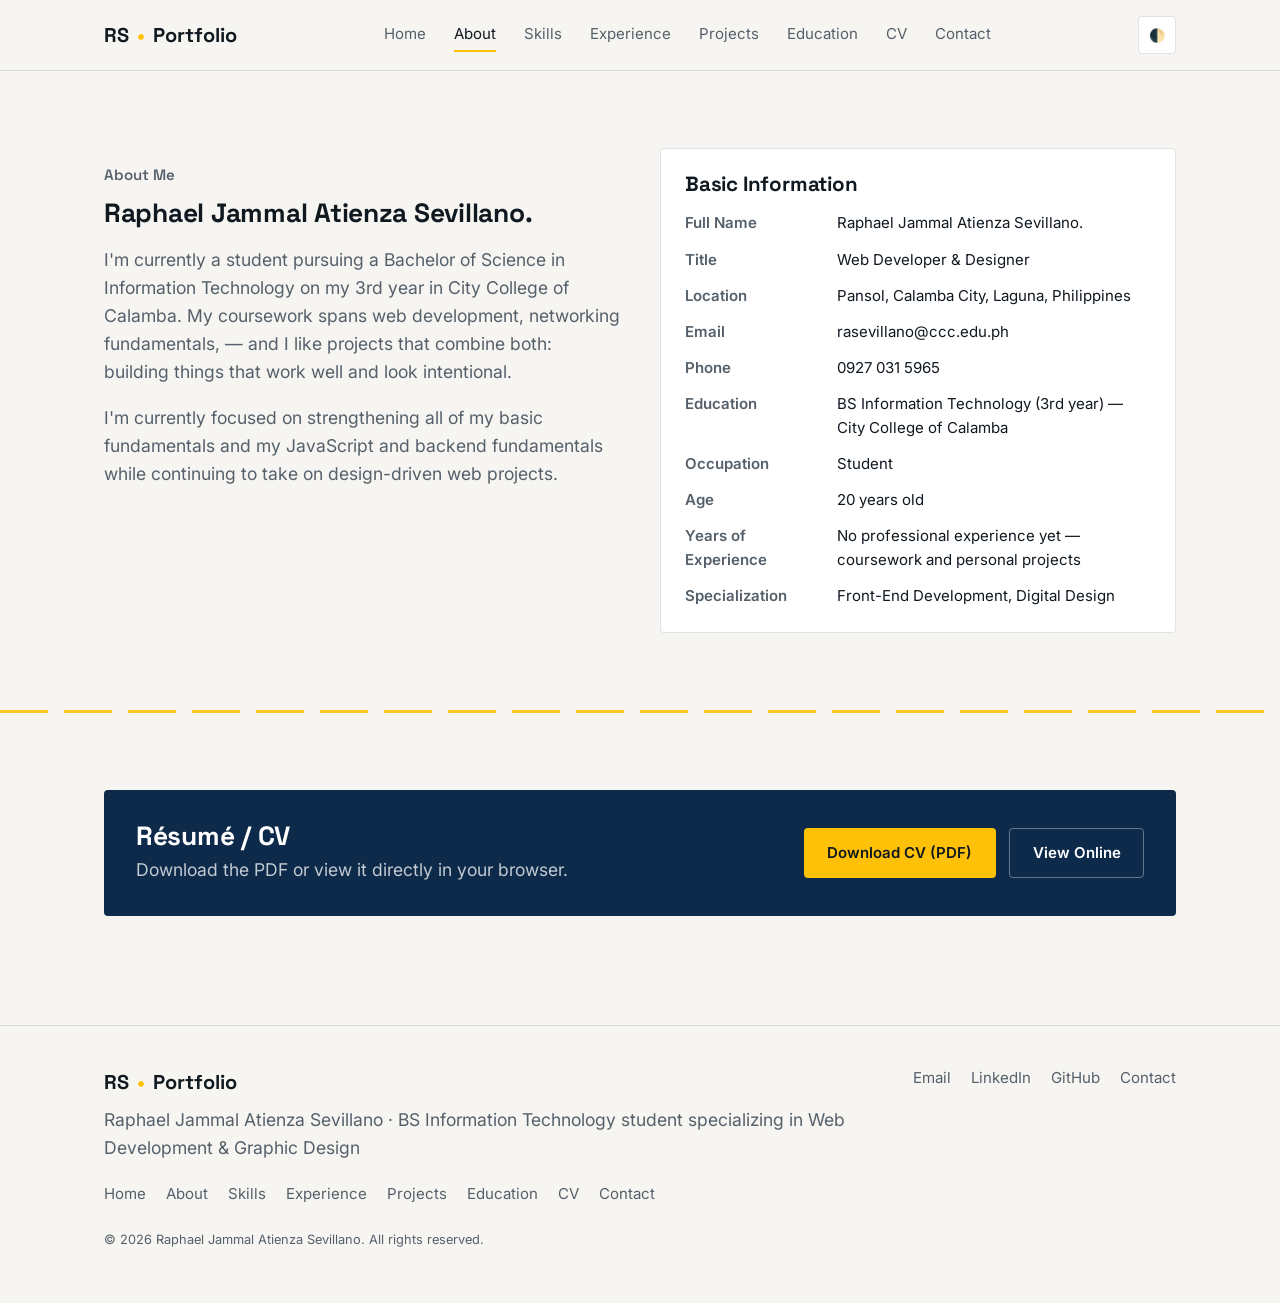
==== commit 83c842b7: "Fix typos in bio section of about.html Corrected typos in the bio section of about.html." ====
--- a/about.html
+++ b/about.html
@@ -68,12 +68,12 @@
                areas of expertise, the kinds of projects you've completed, and your
                professional goals. Two to three short paragraphs read best. -->
           I'm currently a student pursuing a Bachelor of Science in Information Technology on my 3rd year in City College of Calamba.
-           My coursework spans webdevelopment, networking fundamentals, — and I like
+           My coursework spans web development, networking fundamentals, — and I like
           projects that combine both: building things that work well and look intentional.
         </p>
         
         <p>
-          I'm currently focused on strengthening all of basic fundamentals and myJavaScript and backend
+          I'm currently focused on strengthening all of my basic fundamentals and my JavaScript and backend
           fundamentals while continuing to take on design-driven web
           projects.
         </p>
